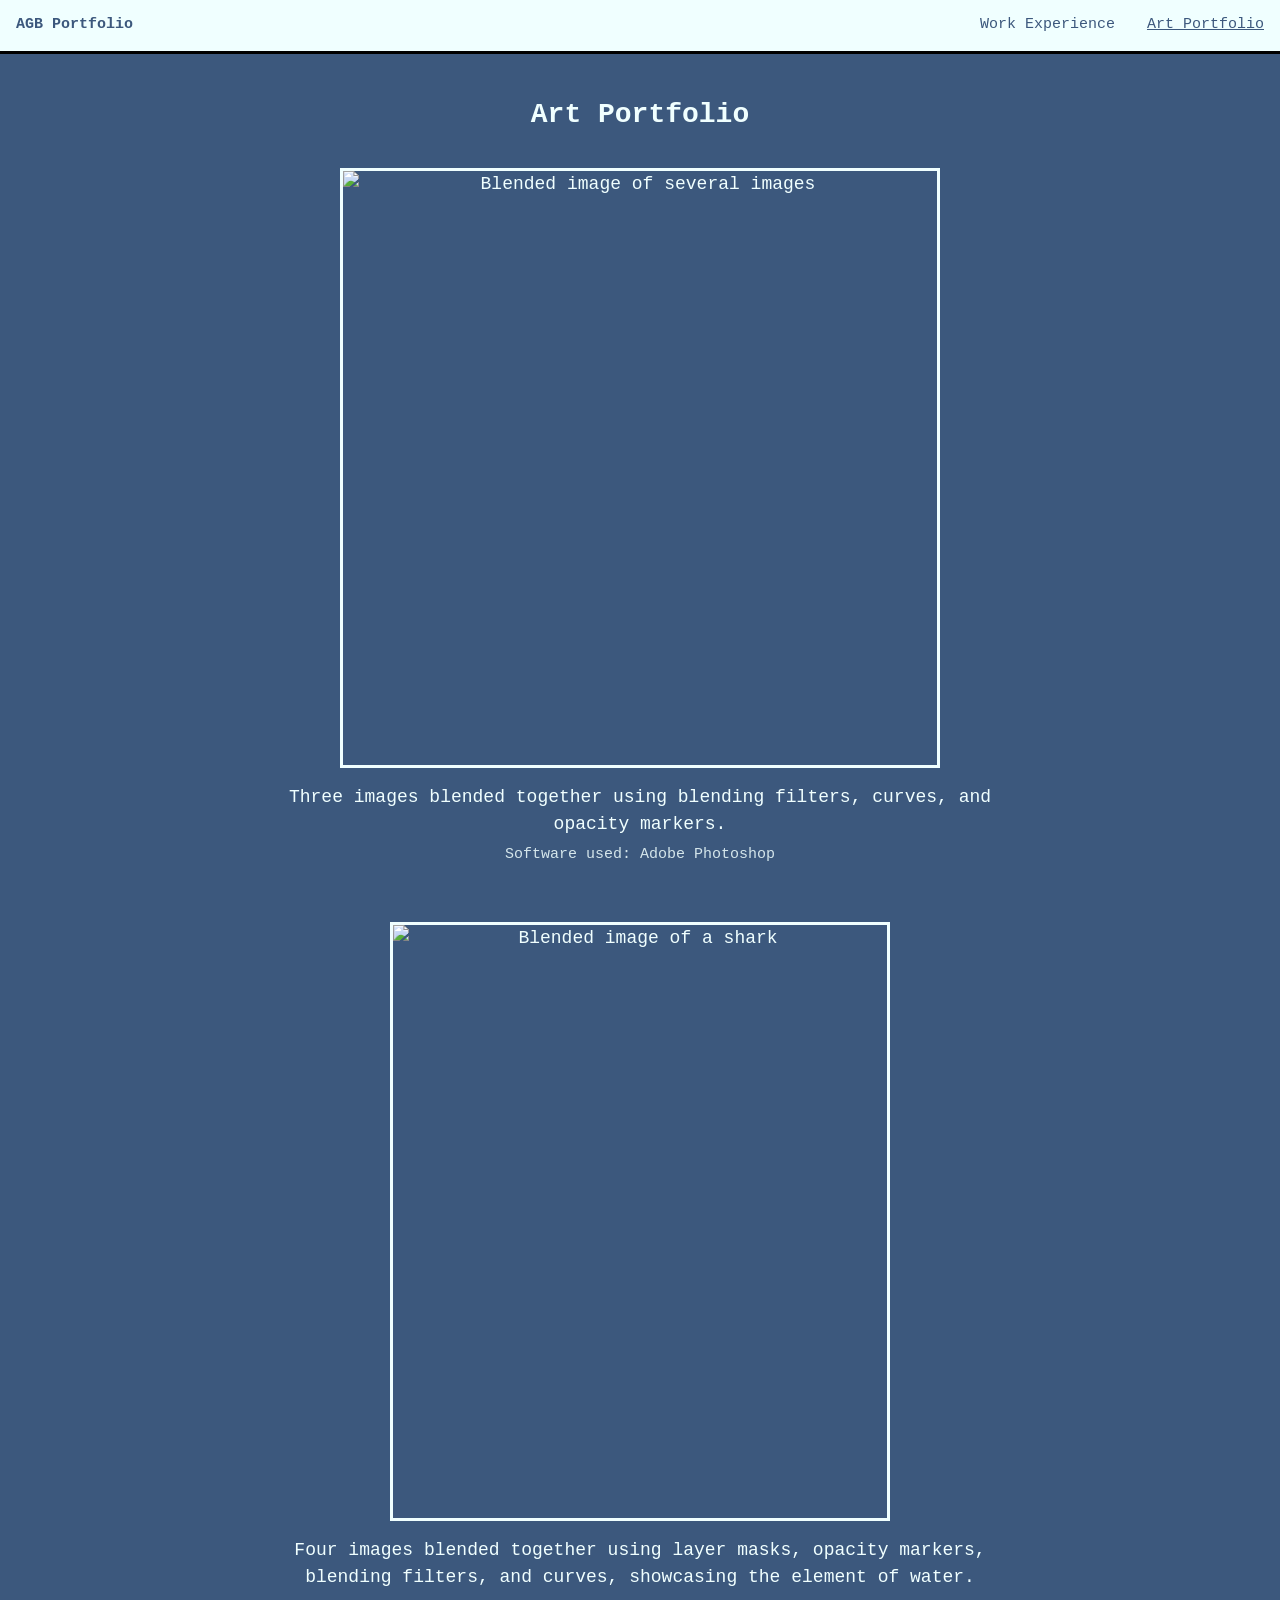
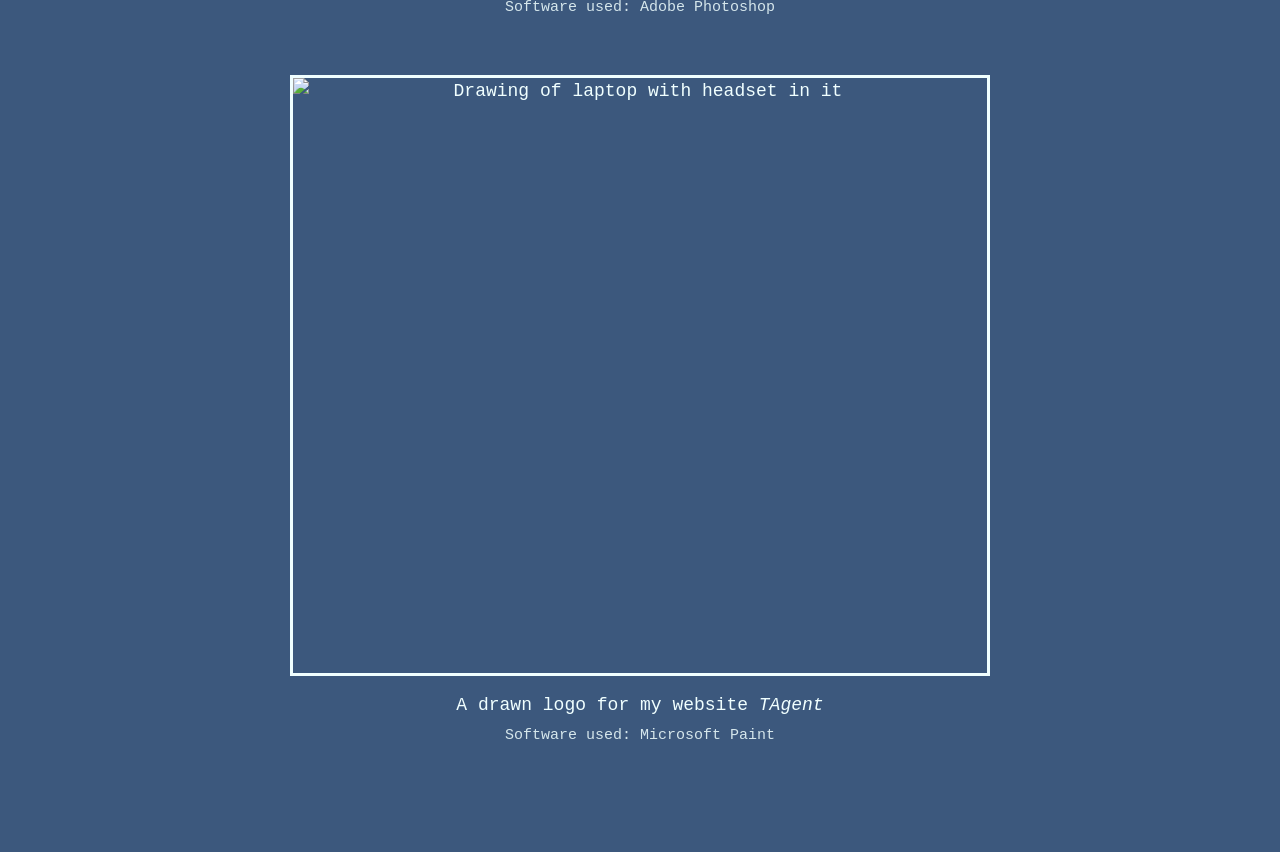
==== art.html @ c535173d "Add files via upload" ====
<!DOCTYPE html>
<html lang="en">
<head>
    <meta charset="UTF-8">
    <meta name="viewport" content="width=device-width, initial-scale=1.0">
    <title>AGB Portfolio - Art</title>
    <link rel="stylesheet" href="AGBportfolio.css">
</head>
<body>
    <header class="header">
        <a class="header-title" href="portfolio.html">AGB Portfolio</a>
        <nav>
            <a href="work.html">Work Experience</a>
            <a href="art.html" aria-current="page">Art Portfolio</a>
        </nav>
    </header>

    <main class="gallery">
        <h1>Art Portfolio</h1>

        <figure>
            <img src="drStrange.jpeg" alt="Blended image of several images" width="600" height="600">
            <figcaption>
                <p>Three images blended together using blending filters, curves, and opacity markers.</p>
                <p class="software">Software used: Adobe Photoshop</p>
            </figcaption>
        </figure>

        <figure>
            <img src="water.jpg" alt="Blended image of a shark" width="500" height="600">
            <figcaption>
                <p>Four images blended together using layer masks, opacity markers, blending filters, and curves, showcasing the element of water.</p>
                <p class="software">Software used: Adobe Photoshop</p>
            </figcaption>
        </figure>

        <figure>
            <img src="TAagentlogo.png" alt="Drawing of laptop with headset in it" width="700" height="600">
            <figcaption>
                <p>A drawn logo for my website <i>TAgent</i></p>
                <p class="software">Software used: Microsoft Paint</p>
            </figcaption>
        </figure>
    </main>
</body>
</html>
---- AGBportfolio.css ----
:root {
    --blue: rgb(60, 88, 125);
    --azure: azure;
    --ink: black;
    --font: 'Courier New', Courier, monospace;
}

* {
    box-sizing: border-box;
}

body {
    margin: 0;
    background-color: var(--blue);
    color: var(--azure);
    font-family: var(--font);
    font-size: 18px;
    line-height: 1.5;
}

/* header for all pages */
.header {
    display: flex;
    flex-wrap: wrap;
    align-items: center;
    background-color: var(--azure);
    border-bottom: 3px solid var(--ink);
}

.header-title {
    margin-right: auto;
    font-weight: bold;
}

.header a {
    font-size: 15px;
    font-family: var(--font);
    padding: 14px 16px;
    color: var(--blue);
    text-decoration: none;
}

.header nav {
    display: flex;
    flex-wrap: wrap;
}

.header a:hover,
.header a:focus-visible {
    background-color: gray;
    color: var(--ink);
    outline: none;
}

.header a[aria-current="page"] {
    text-decoration: underline;
}

/* shared content*/
main {
    max-width: 900px;
    margin: 0 auto;
    padding: 24px 24px 48px;
}

h1 {
    font-size: 28px;
    text-align: center;
    margin: 16px 0 32px;
}

h2 {
    text-decoration: underline solid;
    font-size: 24px;
    font-weight: bold;
}

/* portfolio.html*/
.hero {
    background:
        linear-gradient(rgba(0, 0, 0, 0.35), rgba(0, 0, 0, 0.35)),
        url('me.jpeg') center / cover no-repeat;
    min-height: 60vh;
    padding: 24px;
    display: flex;
    flex-direction: column;
    justify-content: flex-end;
}

.hero h1 {
    font-size: 36px;
    text-align: left;
    margin: 0 0 8px;
    text-shadow: 2px 2px 4px rgba(0, 0, 0, 0.6);
}

.subtitle {
    margin: 0;
    font-size: 20px;
    max-width: 40ch;
    text-shadow: 1px 1px 3px rgba(0, 0, 0, 0.6);
}

.about{
    margin:0;
}

.about h3 {
    margin-bottom: 4px;
}

.about ul {
    margin-top: 4px;
}

/* art.html */
.gallery {
    max-width: 800px;
    text-align: center;
}

.gallery figure {
    margin: 0 0 56px;
}

.gallery img {
    display: block;
    margin: 0 auto 16px;
    max-width: 100%;
    height: auto;
    border: 3px solid var(--azure);
}

.gallery figcaption p {
    margin: 0 0 6px;
}

.software {
    font-size: 15px;
    opacity: 0.85;
}

/* work.html*/
.job {
    margin-bottom: 48px;
    padding-left: 20px;
    border-left: 3px solid var(--azure);
}
.job.alt {
    padding-left: 0;
    padding-right: 20px;
    border-left: none;
    border-right: 3px solid var(--azure);
}

.job.alt .job-heading {
    text-align: right;
}

.job h2 {
    margin: 0 0 8px;
}

.job-heading {
    margin-bottom: 16px;
}

.work-label {
    font-style: italic;
    font-weight: bold;
    margin: 0;
}

.job p:not(.work-label) {
    margin: 0;
}

.photos {
    display: flex;
    flex-wrap: wrap;
    justify-content: center;
    gap: 16px;
    margin-top: 24px;
}

.photos img {
    flex: 1 1 280px;
    max-width: 100%;
    aspect-ratio: 11 / 8;
    object-fit: cover;
    border: 3px solid var(--azure);
}
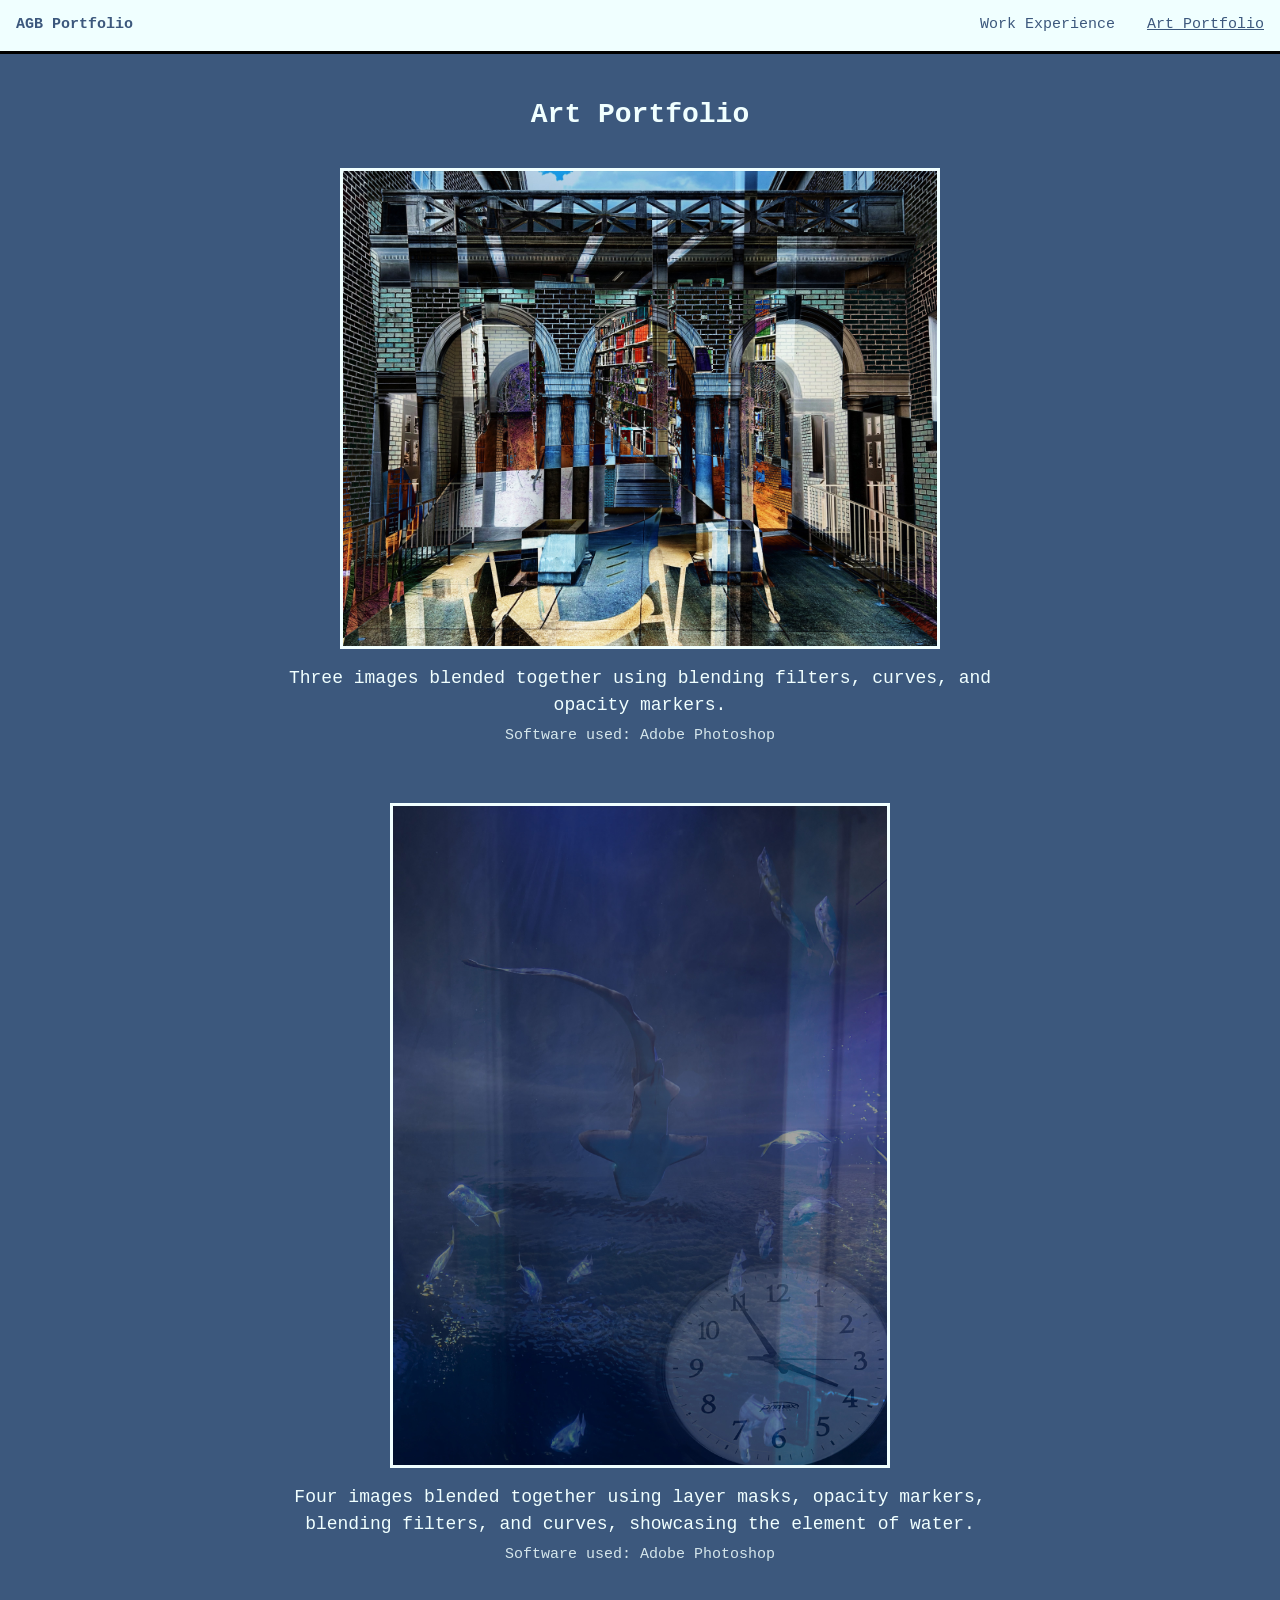
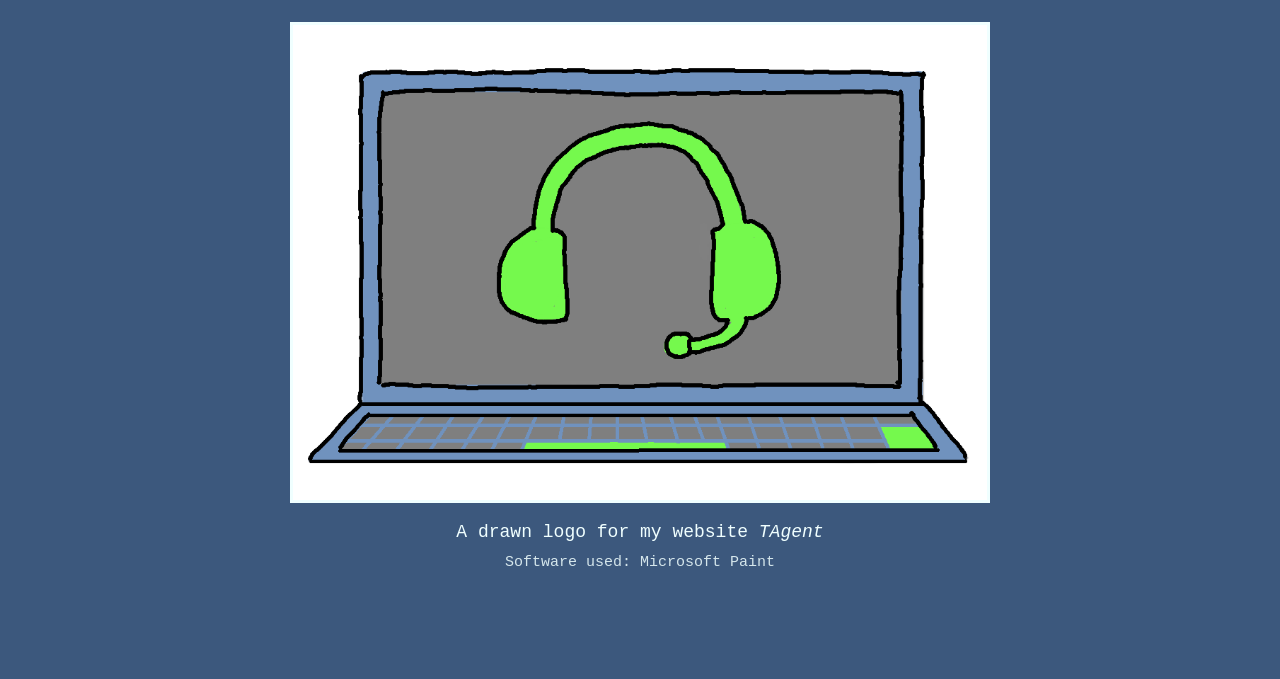
==== commit d10df36b: "fix images bug on site fix images by adding correct links" ====
--- a/art.html
+++ b/art.html
@@ -8,7 +8,7 @@
 </head>
 <body>
     <header class="header">
-        <a class="header-title" href="portfolio.html">AGB Portfolio</a>
+        <a class="header-title" href="index.html">AGB Portfolio</a>
         <nav>
             <a href="work.html">Work Experience</a>
             <a href="art.html" aria-current="page">Art Portfolio</a>
@@ -19,7 +19,7 @@
         <h1>Art Portfolio</h1>
 
         <figure>
-            <img src="drStrange.jpeg" alt="Blended image of several images" width="600" height="600">
+            <img src="assets/drStrange.jpeg" alt="Blended image of several images" width="600" height="600">
             <figcaption>
                 <p>Three images blended together using blending filters, curves, and opacity markers.</p>
                 <p class="software">Software used: Adobe Photoshop</p>
@@ -27,7 +27,7 @@
         </figure>
 
         <figure>
-            <img src="water.jpg" alt="Blended image of a shark" width="500" height="600">
+            <img src="assets/water.jpg" alt="Blended image of a shark" width="500" height="600">
             <figcaption>
                 <p>Four images blended together using layer masks, opacity markers, blending filters, and curves, showcasing the element of water.</p>
                 <p class="software">Software used: Adobe Photoshop</p>
@@ -35,7 +35,7 @@
         </figure>
 
         <figure>
-            <img src="TAagentlogo.png" alt="Drawing of laptop with headset in it" width="700" height="600">
+            <img src="assets/TAagentlogo.png" alt="Drawing of laptop with headset in it" width="700" height="600">
             <figcaption>
                 <p>A drawn logo for my website <i>TAgent</i></p>
                 <p class="software">Software used: Microsoft Paint</p>
--- a/AGBportfolio.css
+++ b/AGBportfolio.css
@@ -80,7 +80,7 @@
 .hero {
     background:
         linear-gradient(rgba(0, 0, 0, 0.35), rgba(0, 0, 0, 0.35)),
-        url('me.jpeg') center / cover no-repeat;
+        url('assets/me.jpeg') center / cover no-repeat;
     min-height: 60vh;
     padding: 24px;
     display: flex;
